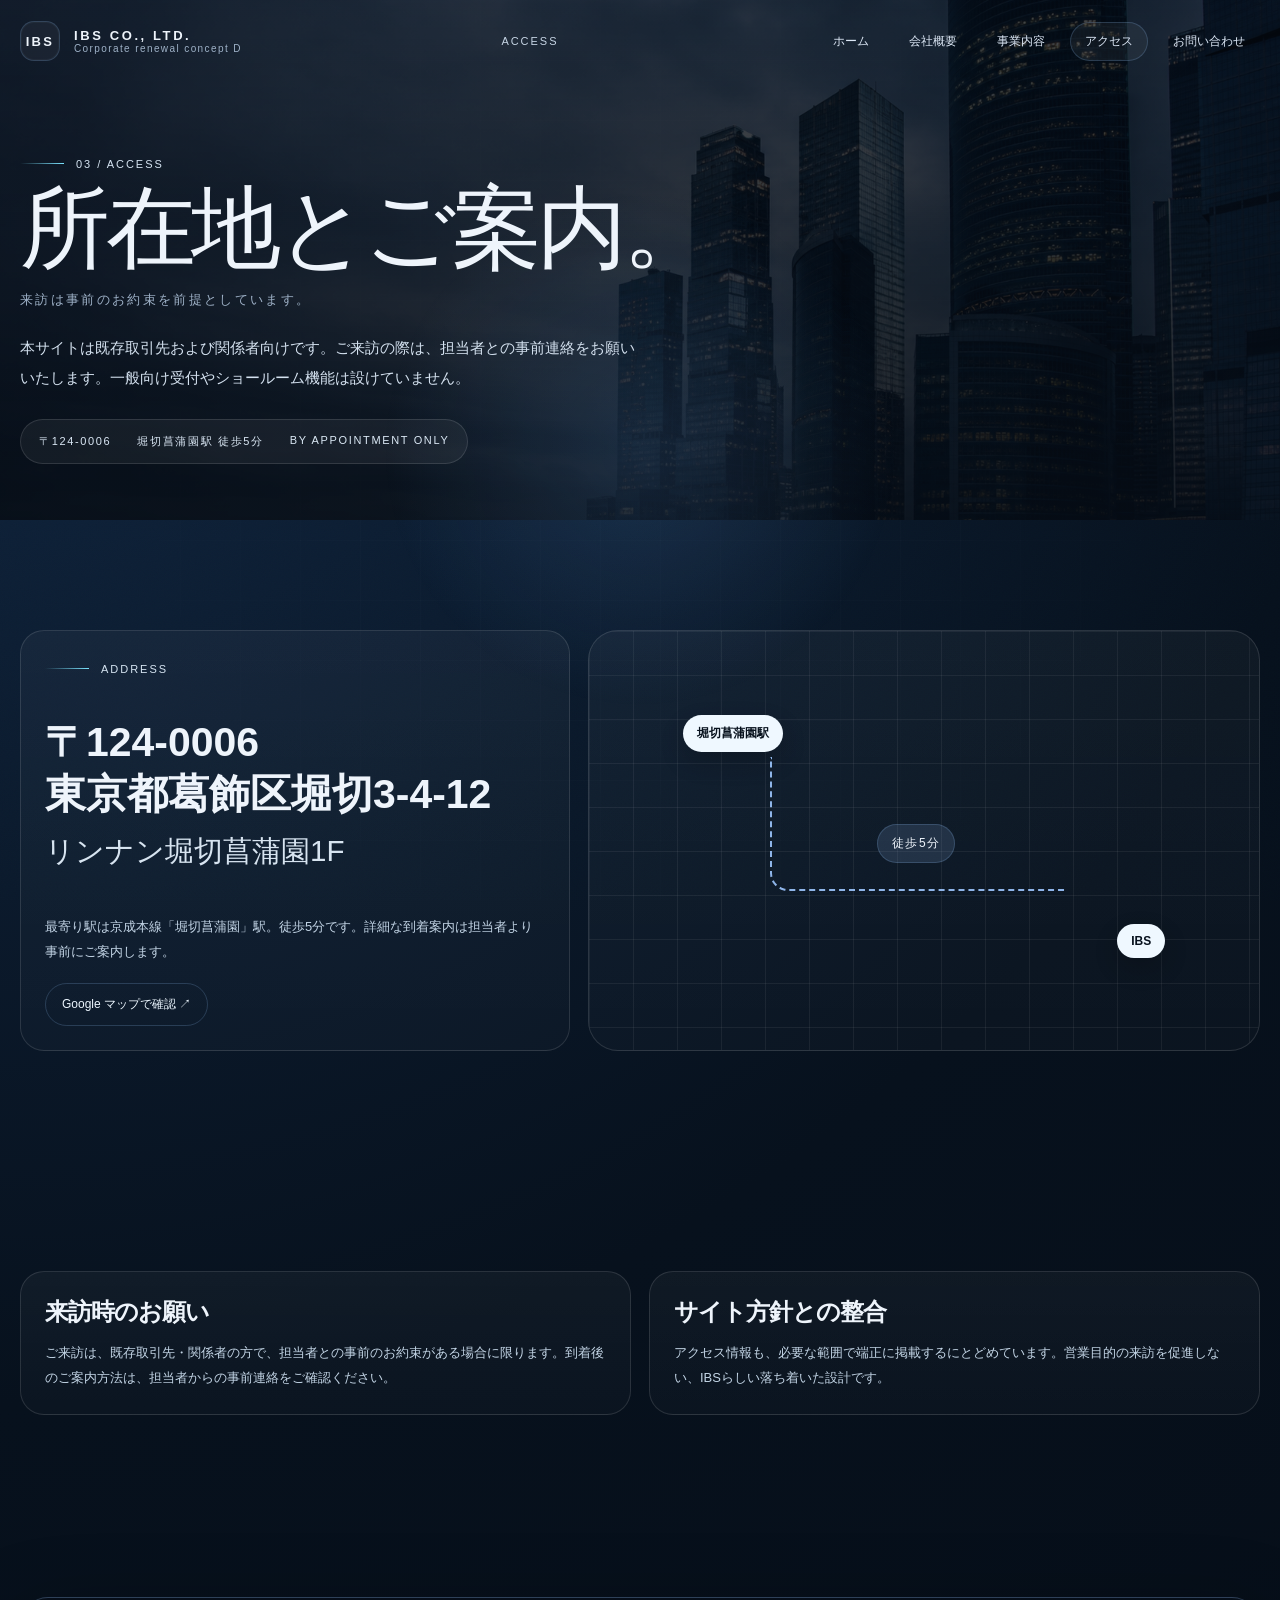
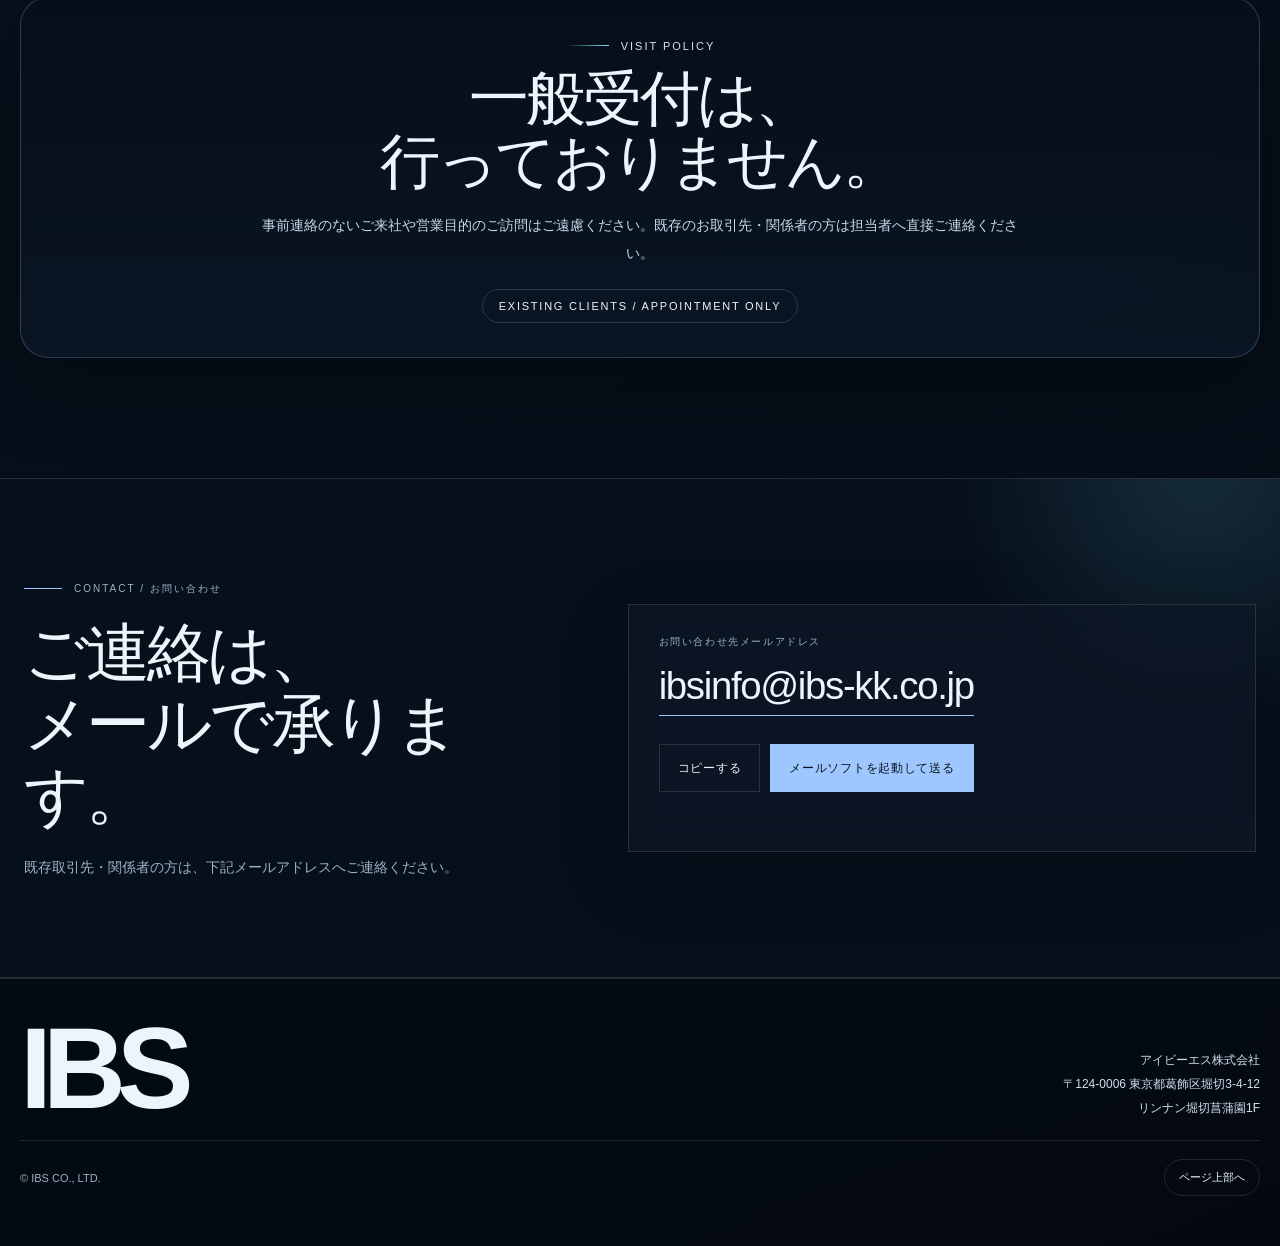
==== access.html @ 62ffff71 "Add site" ====
<!doctype html>
<html lang="ja"><head><meta name="robots" content="noindex,nofollow"><meta charset="utf-8"><meta name="viewport" content="width=device-width,initial-scale=1"><meta name="description" content="アイビーエス株式会社のアクセスページ。"><meta name="theme-color" content="#07111d"><title>アクセス｜案D｜アイビーエス株式会社</title><link rel="stylesheet" href="styles.css"><link rel="stylesheet" href="menu.css"><script src="menu.js" defer></script></head>
<body><div class="progress"></div><div class="spotlight"></div><div class="noise"></div><div class="grid-overlay"></div>
<header><div class="wrap head"><a class="brand" href="index.html"><span class="brand-mark"><b>IBS</b></span><span class="brand-text"><strong>IBS Co., Ltd.</strong><span>Corporate renewal concept D</span></span></a><div class="head-note">Access</div><nav class="nav"><a href="index.html">ホーム</a><a href="aboutus.html">会社概要</a><a href="description.html">事業内容</a><a class="active" href="access.html">アクセス</a><a href="#contact">お問い合わせ</a></nav><button class="hamburger" type="button" aria-label="メニューを開く" aria-expanded="false" aria-controls="mobile-menu"><span></span><span></span><span></span></button></div></header><div class="mobile-menu" id="mobile-menu" aria-hidden="true"><nav aria-label="モバイルナビゲーション"><a href="index.html">ホーム</a><a href="aboutus.html">会社概要</a><a href="description.html">事業内容</a><a href="access.html">アクセス</a><a href="#contact">お問い合わせ</a></nav><small>IBS CO., LTD. / Metropolitan Silence</small></div>
<main>
  <section class="page-hero"><div class="hero-back"><img src="assets/hero-skyline.png" alt="高層ビル群の夜景"></div><div class="wrap"><div class="page-copy reveal"><div class="eyebrow">03 / Access</div><h1>所在地とご案内。<small>来訪は事前のお約束を前提としています。</small></h1><p class="page-lead">本サイトは既存取引先および関係者向けです。ご来訪の際は、担当者との事前連絡をお願いいたします。一般向け受付やショールーム機能は設けていません。</p><div class="page-card"><span>〒124-0006</span><span>堀切菖蒲園駅 徒歩5分</span><span>By appointment only</span></div></div></div></section>
  <section class="section"><div class="wrap access-grid"><article class="route-card address-card reveal"><div class="eyebrow">Address</div><h3>〒124-0006<br>東京都葛飾区堀切3-4-12<br><span>リンナン堀切菖蒲園1F</span></h3><p>最寄り駅は京成本線「堀切菖蒲園」駅。徒歩5分です。詳細な到着案内は担当者より事前にご案内します。</p><a class="map-link" href="https://www.google.com/maps/search/?api=1&query=%E6%9D%B1%E4%BA%AC%E9%83%BD%E8%91%9B%E9%A3%BE%E5%8C%BA%E5%A0%80%E5%88%873-4-12" target="_blank" rel="noopener">Google マップで確認 ↗</a></article><div class="map-art reveal"><div class="map-grid"></div><div class="map-node station">堀切菖蒲園駅</div><div class="map-node office">IBS</div><div class="route-line"></div><div class="map-time">徒歩5分</div></div></div></section>
  <section class="section"><div class="wrap detail-grid"><article class="detail-card reveal"><h3>来訪時のお願い</h3><p>ご来訪は、既存取引先・関係者の方で、担当者との事前のお約束がある場合に限ります。到着後のご案内方法は、担当者からの事前連絡をご確認ください。</p></article><article class="detail-card reveal"><h3>サイト方針との整合</h3><p>アクセス情報も、必要な範囲で端正に掲載するにとどめています。営業目的の来訪を促進しない、IBSらしい落ち着いた設計です。</p></article></div></section>
  <section class="notice"><div class="wrap"><div class="notice-box reveal"><div class="eyebrow" style="justify-content:center">Visit policy</div><h2>一般受付は、<br>行っておりません。</h2><p>事前連絡のないご来社や営業目的のご訪問はご遠慮ください。既存のお取引先・関係者の方は担当者へ直接ご連絡ください。</p><div class="notice-chip">Existing clients / appointment only</div></div></div></section>
</main>

<section class="ibs-contact" id="contact" aria-labelledby="ibs-contact-title">
  <div class="ibs-contact__wrap">
    <div class="ibs-contact__intro">
      <span class="ibs-contact__eyebrow">CONTACT / お問い合わせ</span>
      <h2 id="ibs-contact-title">ご連絡は、<br>メールで承ります。</h2>
      <p>既存取引先・関係者の方は、下記メールアドレスへご連絡ください。</p>
    </div>
    <div class="ibs-contact__card">
      <span class="ibs-contact__label">お問い合わせ先メールアドレス</span>
      <a class="ibs-contact__email" href="mailto:ibsinfo@ibs-kk.co.jp?subject=%E3%81%8A%E5%95%8F%E3%81%84%E5%90%88%E3%82%8F%E3%81%9B">ibsinfo@ibs-kk.co.jp</a>
      <div class="ibs-contact__actions">
        <button class="ibs-contact__button ibs-contact__button--copy" type="button" data-copy-email="ibsinfo@ibs-kk.co.jp">コピーする</button>
        <a class="ibs-contact__button ibs-contact__button--mail" href="mailto:ibsinfo@ibs-kk.co.jp?subject=%E3%81%8A%E5%95%8F%E3%81%84%E5%90%88%E3%82%8F%E3%81%9B">メールソフトを起動して送る</a>
      </div>
      <p class="ibs-contact__status" aria-live="polite"></p>
    </div>
  </div>
</section>
<footer><div class="wrap"><div class="foot"><div class="foot-logo">IBS</div><div class="foot-info">アイビーエス株式会社<br>〒124-0006 東京都葛飾区堀切3-4-12<br>リンナン堀切菖蒲園1F</div></div><div class="foot-bottom"><span>© IBS CO., LTD.</span><button class="top-btn" type="button">ページ上部へ</button></div></div></footer>
<script src="site.js"></script><script src="contact.js"></script>
</body></html>
---- styles.css ----
:root{
  --bg:#07111d;
  --bg2:#0b1524;
  --panel:rgba(14,24,38,.62);
  --panel-strong:rgba(8,16,28,.84);
  --text:#eef4fb;
  --muted:#9eb1c7;
  --line:rgba(255,255,255,.12);
  --line2:rgba(126,170,220,.24);
  --accent:#9ec7ff;
  --accent2:#7be4ff;
  --shadow:0 24px 80px rgba(0,0,0,.35);
  --radius:28px;
  --max:1280px;
}
*{box-sizing:border-box}
html{scroll-behavior:smooth}
body{margin:0;background:radial-gradient(circle at top left,#122946 0%,var(--bg) 45%,#050b14 100%);color:var(--text);font-family:Arial,"Hiragino Sans","Noto Sans JP",sans-serif;overflow-x:hidden}
a{color:inherit;text-decoration:none}
img{display:block;max-width:100%}
button,input,textarea{font:inherit}
::selection{background:rgba(123,228,255,.28)}
.wrap{width:min(var(--max),calc(100% - 40px));margin:auto}
.progress{position:fixed;top:0;left:0;height:3px;background:linear-gradient(90deg,var(--accent2),var(--accent));width:0;z-index:1000;box-shadow:0 0 22px rgba(123,228,255,.45)}
.spotlight{position:fixed;inset:0;pointer-events:none;z-index:2;background:radial-gradient(430px circle at var(--sx,50%) var(--sy,50%), rgba(115,180,255,.14), transparent 60%)}
.noise{position:fixed;inset:0;pointer-events:none;opacity:.08;mix-blend-mode:soft-light;background-image:url("data:image/svg+xml,%3Csvg xmlns='http://www.w3.org/2000/svg' width='180' height='180' viewBox='0 0 180 180'%3E%3Cfilter id='n'%3E%3CfeTurbulence type='fractalNoise' baseFrequency='.85' numOctaves='2' stitchTiles='stitch'/%3E%3C/filter%3E%3Crect width='100%25' height='100%25' filter='url(%23n)' opacity='.7'/%3E%3C/svg%3E")}
.grid-overlay{position:fixed;inset:0;pointer-events:none;z-index:1;background-image:linear-gradient(rgba(255,255,255,.035) 1px, transparent 1px),linear-gradient(90deg, rgba(255,255,255,.035) 1px, transparent 1px);background-size:60px 60px;mask-image:radial-gradient(circle at center, black 35%, transparent 90%);opacity:.42}
header{position:fixed;top:0;left:0;right:0;z-index:500;transition:transform .45s ease, background .35s ease,border-color .35s ease}
header.hidden{transform:translateY(-110%)}
header.scrolled{background:rgba(4,10,18,.55);backdrop-filter:blur(16px);border-bottom:1px solid var(--line)}
.head{display:grid;grid-template-columns:auto 1fr auto;gap:30px;align-items:center;min-height:82px}
.brand{display:flex;align-items:center;gap:14px}
.brand-mark{width:40px;height:40px;border:1px solid var(--line2);display:grid;place-items:center;border-radius:14px;background:rgba(255,255,255,.04);box-shadow:inset 0 0 0 1px rgba(255,255,255,.03)}
.brand-mark b{font-size:13px;letter-spacing:.18em}
.brand-text strong{display:block;font-size:13px;letter-spacing:.2em;text-transform:uppercase}
.brand-text span{display:block;font-size:10px;color:var(--muted);letter-spacing:.14em}
.head-note{justify-self:center;font-size:11px;letter-spacing:.18em;text-transform:uppercase;color:#c7d5e5}
.nav{display:flex;gap:10px;align-items:center;flex-wrap:wrap;justify-content:flex-end}
.nav a{font-size:12px;padding:10px 14px;border:1px solid transparent;border-radius:999px;color:#dce7f5;transition:.3s ease}
.nav a:hover,.nav a.active{border-color:var(--line2);background:rgba(255,255,255,.05)}
.hero{position:relative;min-height:100svh;display:flex;align-items:flex-end;padding:120px 0 48px;overflow:hidden}
.hero-bg{position:absolute;inset:0;overflow:hidden}
.hero-bg img{width:100%;height:100%;object-fit:cover;object-position:60% 50%;transform:scale(1.06) translate3d(var(--mx,0px),var(--my,0px),0);filter:saturate(1.08) contrast(1.08) brightness(1)}
.hero-bg::after{content:"";position:absolute;inset:0;background:linear-gradient(180deg, rgba(7,17,29,0) 0%, rgba(7,17,29,.12) 44%, rgba(7,17,29,.74) 100%),linear-gradient(90deg, rgba(6,14,24,.64) 0%, rgba(6,14,24,.06) 52%, rgba(6,14,24,.22) 100%)}
.hero-grid{position:relative;z-index:3;display:grid;grid-template-columns:1.1fr .9fr;gap:28px;align-items:end}
.eyebrow{display:inline-flex;align-items:center;gap:12px;font-size:11px;letter-spacing:.18em;text-transform:uppercase;color:#d6e4f2}
.eyebrow::before{content:"";width:44px;height:1px;background:linear-gradient(90deg,transparent,var(--accent2))}
.hero-copy h1,.page-copy h1{font-family:"Yu Mincho","Hiragino Mincho ProN","Noto Serif JP",serif;font-weight:400;letter-spacing:-.05em;line-height:.92;margin:18px 0 22px;font-size:clamp(48px,7vw,106px)}
.hero-copy h1 small,.page-copy h1 small{display:block;font-family:Arial,"Hiragino Sans","Noto Sans JP",sans-serif;font-size:13px;letter-spacing:.18em;text-transform:uppercase;line-height:1.8;color:var(--muted);margin-top:18px}
.hero-lead,.page-lead{max-width:620px;font-size:15px;line-height:2;color:#d4e1ef;margin:0}
.hero-panel{position:relative;background:linear-gradient(180deg,rgba(17,29,45,.64),rgba(8,16,28,.78));border:1px solid rgba(174,213,255,.18);border-radius:var(--radius);padding:26px;box-shadow:var(--shadow);backdrop-filter:blur(14px)}
.panel-top{display:flex;justify-content:space-between;gap:16px;align-items:flex-start;border-bottom:1px solid var(--line);padding-bottom:16px;margin-bottom:18px}
.panel-kicker{font-size:10px;letter-spacing:.18em;text-transform:uppercase;color:#e3edf7}
.panel-status{font-size:10px;color:var(--muted);letter-spacing:.16em;text-transform:uppercase}
.meta-grid{display:grid;grid-template-columns:repeat(2,1fr);gap:14px}
.meta-card{padding:16px;border:1px solid var(--line);border-radius:20px;background:rgba(255,255,255,.03)}
.meta-card small{display:block;font-size:10px;letter-spacing:.16em;text-transform:uppercase;color:var(--muted);margin-bottom:8px}
.meta-card strong{display:block;font-size:22px;letter-spacing:-.04em;font-weight:700;margin-bottom:8px}
.meta-card p{margin:0;font-size:12px;line-height:1.8;color:#d5e3f1}
.hero-bottom{display:flex;justify-content:space-between;align-items:flex-end;gap:20px;margin-top:26px}
.scroll-hint{font-size:11px;letter-spacing:.16em;text-transform:uppercase;color:#cfe2f5}
.scroll-dot{width:9px;height:9px;border-radius:50%;background:var(--accent2);display:inline-block;margin-right:10px;animation:pulse 1.8s infinite}
@keyframes pulse{50%{transform:scale(.6);opacity:.45}}
.statline{font-size:12px;color:#d6e3f0;display:flex;gap:18px;flex-wrap:wrap}
.section{position:relative;z-index:3;padding:110px 0}
.section-head{display:grid;grid-template-columns:.7fr 1.3fr;gap:28px;align-items:end;margin-bottom:42px}
.section-tag{font-size:11px;letter-spacing:.18em;text-transform:uppercase;color:#b2c7de}
.section-title{font-family:"Yu Mincho","Hiragino Mincho ProN","Noto Serif JP",serif;font-size:clamp(34px,5vw,68px);font-weight:400;letter-spacing:-.05em;line-height:1.08;margin:0}
.section-desc{font-size:15px;line-height:2;color:#c7d7e8;max-width:700px}
.glass-band{padding:24px;border:1px solid var(--line);border-radius:30px;background:rgba(255,255,255,.03);backdrop-filter:blur(12px);box-shadow:var(--shadow)}
.value-grid,.scope-grid,.detail-grid,.access-grid{display:grid;gap:18px}
.value-grid{grid-template-columns:repeat(3,1fr)}
.value-card,.scope-card,.detail-card,.route-card{padding:24px;border-radius:24px;border:1px solid var(--line);background:linear-gradient(180deg,rgba(255,255,255,.04),rgba(255,255,255,.02));transition:transform .35s ease,border-color .35s ease,background .35s ease}
.value-card:hover,.scope-card:hover,.detail-card:hover,.route-card:hover{transform:translateY(-5px);border-color:rgba(158,199,255,.35);background:linear-gradient(180deg,rgba(255,255,255,.06),rgba(255,255,255,.03))}
.value-card b,.scope-no{display:inline-flex;align-items:center;justify-content:center;width:34px;height:34px;border-radius:999px;border:1px solid var(--line2);font-size:11px;letter-spacing:.14em;margin-bottom:18px;color:#e8f4ff}
.value-card h3,.scope-card h3,.detail-card h3{margin:0 0 12px;font-size:24px;letter-spacing:-.04em}
.value-card p,.scope-card p,.detail-card p,.route-card p{margin:0;color:#c3d5e6;font-size:13px;line-height:1.95}
.scope-grid{grid-template-columns:repeat(2,1fr)}
.scope-head{display:flex;justify-content:space-between;gap:20px;align-items:flex-start;margin-bottom:16px}
.scope-label{font-size:10px;color:var(--muted);letter-spacing:.16em;text-transform:uppercase}
.quote-box{display:grid;grid-template-columns:1.1fr .9fr;gap:18px;align-items:stretch}
.quote-main{padding:36px;min-height:340px;border-radius:30px;background:linear-gradient(135deg,rgba(8,19,32,.8),rgba(17,38,62,.74));border:1px solid rgba(164,209,255,.16);position:relative;overflow:hidden}
.quote-main::after{content:"";position:absolute;width:380px;height:380px;border-radius:50%;border:1px solid rgba(123,228,255,.16);top:-100px;right:-80px}
.quote-main h3{margin:18px 0 16px;font-family:"Yu Mincho","Hiragino Mincho ProN","Noto Serif JP",serif;font-size:clamp(30px,4vw,56px);font-weight:400;letter-spacing:-.05em;line-height:1.08}
.quote-main p{margin:0;max-width:560px;font-size:14px;line-height:2;color:#d4e2ef}
.quote-side{display:grid;gap:18px}
.note-card{padding:26px;border:1px solid var(--line);border-radius:24px;background:rgba(255,255,255,.03)}
.note-card strong{display:block;font-size:12px;letter-spacing:.18em;text-transform:uppercase;color:#d9e9f7;margin-bottom:14px}
.note-card p,.note-card li{font-size:13px;line-height:1.9;color:#cad7e5}
.note-card ul{margin:0;padding-left:18px}
.company-list{display:grid;gap:0;border-top:1px solid var(--line)}
.company-row{display:grid;grid-template-columns:180px 1fr;gap:18px;padding:18px 0;border-bottom:1px solid var(--line)}
.company-row dt{font-size:11px;letter-spacing:.16em;text-transform:uppercase;color:#a9bfd6}
.company-row dd{margin:0;font-size:15px;line-height:1.9;color:#e9f2fb}
.notice{padding:72px 0 120px}
.notice-box{padding:34px;border-radius:28px;border:1px solid rgba(158,199,255,.24);background:linear-gradient(180deg,rgba(6,14,25,.84),rgba(12,23,38,.84));box-shadow:var(--shadow);text-align:center}
.notice-box h2{font-family:"Yu Mincho","Hiragino Mincho ProN","Noto Serif JP",serif;font-weight:400;font-size:clamp(34px,5vw,60px);letter-spacing:-.05em;line-height:1.06;margin:16px 0}
.notice-box p{max-width:760px;margin:0 auto;font-size:14px;line-height:2;color:#cad7e5}
.notice-chip{display:inline-flex;align-items:center;gap:10px;margin-top:22px;padding:10px 16px;border-radius:999px;border:1px solid var(--line2);font-size:11px;letter-spacing:.16em;text-transform:uppercase}
.page-hero{position:relative;padding:150px 0 56px;overflow:hidden}
.page-hero::before{content:"";position:absolute;inset:0;background:linear-gradient(180deg,rgba(6,14,24,.48),rgba(6,14,24,.82));z-index:1}
.page-hero .hero-back{position:absolute;inset:0;z-index:0}
.page-hero .hero-back img{width:100%;height:100%;object-fit:cover;filter:brightness(.5) saturate(.95)}
.page-hero .wrap{position:relative;z-index:2}
.page-copy{max-width:760px}
.page-card{margin-top:26px;display:inline-flex;gap:26px;flex-wrap:wrap;padding:14px 18px;border-radius:999px;border:1px solid var(--line);background:rgba(255,255,255,.05)}
.page-card span{font-size:11px;letter-spacing:.15em;text-transform:uppercase;color:#dbe8f5}
.detail-grid{grid-template-columns:repeat(2,1fr)}
.access-grid{grid-template-columns:.9fr 1.1fr;align-items:stretch}
.address-card h3{font-size:clamp(28px,3.2vw,42px);line-height:1.28}
.address-card h3 span{font-size:.72em;color:#d7e4f0;font-weight:400}
.map-link{display:inline-flex;gap:10px;align-items:center;margin-top:18px;padding:12px 16px;border-radius:999px;border:1px solid var(--line2);font-size:12px;color:#edf7ff}
.map-art{position:relative;border-radius:30px;border:1px solid var(--line);background:linear-gradient(180deg,rgba(255,255,255,.04),rgba(255,255,255,.02));min-height:380px;overflow:hidden}
.map-grid{position:absolute;inset:0;background-image:linear-gradient(rgba(255,255,255,.06) 1px,transparent 1px),linear-gradient(90deg,rgba(255,255,255,.06) 1px,transparent 1px);background-size:44px 44px}
.map-node{position:absolute;display:grid;place-items:center;padding:10px 14px;border-radius:999px;background:#eff8ff;color:#07111d;font-size:12px;font-weight:700;box-shadow:0 10px 25px rgba(0,0,0,.2)}
.map-node.station{left:14%;top:20%}
.map-node.office{right:14%;bottom:22%}
.route-line{position:absolute;left:27%;top:30%;width:44%;height:32%;border-left:2px dashed rgba(158,199,255,.9);border-bottom:2px dashed rgba(158,199,255,.9);border-radius:0 0 0 18px}
.map-time{position:absolute;left:43%;top:46%;padding:10px 14px;border-radius:999px;background:rgba(158,199,255,.14);border:1px solid var(--line2);font-size:12px;letter-spacing:.12em}
footer{padding:38px 0 50px;border-top:1px solid var(--line);background:rgba(3,8,14,.45)}
.foot{display:grid;grid-template-columns:1fr auto;gap:30px;align-items:end}
.foot-logo{font-size:clamp(58px,9vw,120px);line-height:.9;letter-spacing:-.08em;font-weight:800}
.foot-info{font-size:12px;line-height:2;color:#d2dfed;text-align:right}
.foot-bottom{margin-top:20px;padding-top:18px;border-top:1px solid var(--line);display:flex;justify-content:space-between;gap:20px;align-items:center;font-size:11px;color:var(--muted)}
.top-btn{border:1px solid var(--line);background:transparent;color:#edf6ff;padding:10px 14px;border-radius:999px;cursor:pointer}
.reveal{opacity:0;transform:translateY(28px);transition:opacity .8s ease,transform .8s ease}
.reveal.is-visible{opacity:1;transform:none}
@media (max-width: 980px){
  .head{grid-template-columns:auto 1fr;gap:16px}.head-note{display:none}.nav{grid-column:1/-1;justify-content:flex-start}
  .hero{padding-top:138px}.hero-grid,.section-head,.quote-box,.access-grid,.detail-grid,.value-grid,.scope-grid,.foot{grid-template-columns:1fr}
  .hero-panel{max-width:720px}.company-row{grid-template-columns:1fr}.foot-info{text-align:left}.page-hero{padding-top:138px}
}
@media (max-width: 640px){
  .wrap{width:calc(100% - 28px)}
  .nav{gap:8px}.nav a{padding:8px 11px;font-size:11px}
  .hero-copy h1,.page-copy h1{font-size:clamp(42px,13vw,72px)}
  .section{padding:84px 0}.meta-grid{grid-template-columns:1fr}.hero-bottom{display:block}.statline{margin-top:16px}
  .section-title{font-size:clamp(32px,11vw,54px)}.notice-box{padding:26px 18px}.quote-main{padding:28px 22px;min-height:auto}
}

:root{--contact-bg:#06101b;--contact-panel:rgba(14,24,38,.66);--contact-text:#eef4fb;--contact-muted:#9eb1c7;--contact-line:rgba(255,255,255,.13);--contact-accent:#9ec7ff;--contact-accent-text:#07111d;--contact-glow:rgba(123,228,255,.13)}

/* IBS contact block */
.ibs-contact{position:relative;z-index:5;padding:96px 0;border-top:1px solid var(--contact-line);border-bottom:1px solid var(--contact-line);background:var(--contact-bg);color:var(--contact-text);overflow:hidden}
.ibs-contact::before{content:"";position:absolute;width:520px;height:520px;border-radius:50%;right:-180px;top:-270px;background:radial-gradient(circle,var(--contact-glow),transparent 67%);pointer-events:none}
.ibs-contact__wrap{position:relative;width:min(1280px,calc(100% - 48px));margin:auto;display:grid;grid-template-columns:.9fr 1.1fr;gap:7vw;align-items:center}
.ibs-contact__eyebrow{display:inline-flex;align-items:center;gap:12px;font-size:10px;letter-spacing:.2em;text-transform:uppercase;color:var(--contact-muted)}
.ibs-contact__eyebrow::before{content:"";width:38px;height:1px;background:var(--contact-accent)}
.ibs-contact__intro h2{margin:22px 0 20px;font-family:"Yu Mincho","Hiragino Mincho ProN","Noto Serif JP",serif;font-size:clamp(38px,5vw,70px);font-weight:400;line-height:1.12;letter-spacing:-.055em}
.ibs-contact__intro p{max-width:560px;margin:0;color:var(--contact-muted);font-size:14px;line-height:2}
.ibs-contact__card{position:relative;padding:30px;border:1px solid var(--contact-line);background:var(--contact-panel);backdrop-filter:blur(16px);box-shadow:0 24px 70px rgba(0,0,0,.18)}
.ibs-contact__label{display:block;margin-bottom:13px;color:var(--contact-muted);font-size:10px;letter-spacing:.16em}
.ibs-contact__email{display:inline-block;max-width:100%;font-size:clamp(22px,3vw,42px);line-height:1.25;letter-spacing:-.035em;overflow-wrap:anywhere;border-bottom:1px solid var(--contact-accent);padding-bottom:5px}
.ibs-contact__actions{display:flex;flex-wrap:wrap;gap:10px;margin-top:28px}
.ibs-contact__button{min-height:48px;display:inline-flex;align-items:center;justify-content:center;padding:12px 18px;border:1px solid var(--contact-line);background:transparent;color:var(--contact-text);font-size:12px;letter-spacing:.06em;cursor:pointer;transition:transform .3s ease,background .3s ease,color .3s ease,border-color .3s ease}
.ibs-contact__button:hover{transform:translateY(-2px);border-color:var(--contact-accent)}
.ibs-contact__button--mail{background:var(--contact-accent);border-color:var(--contact-accent);color:var(--contact-accent-text)}
.ibs-contact__status{height:1.5em;margin:12px 0 0;color:var(--contact-accent);font-size:11px;letter-spacing:.08em}
@media(max-width:820px){.ibs-contact{padding:74px 0}.ibs-contact__wrap{width:calc(100% - 32px);grid-template-columns:1fr;gap:40px}.ibs-contact__card{padding:24px 20px}.ibs-contact__actions{display:grid}.ibs-contact__button{width:100%}}

/* ===== ヒーロー背景: スマホでは高層ビル群が中央に来るよう調整 ===== */
@media (max-width: 640px) {
  /* スマホではヒーローが縦に約1370pxまで伸びるため、cover により画像が
     2400px超まで拡大され横幅の16%しか映らなくなる（ビルに寄りすぎる）。
     背景を画面高さぶんに留めて拡大率を下げ、ビル群として見えるようにする */
  .hero-bg { height: 100svh; }
  /* 画像は 1672x941。ビル群は右側 46%〜95% に集中しているため、
     切り抜きの中心がビル群の中心に来るよう右寄りを基準にする */
  .hero-bg img { object-position: 66% 50%; }
  /* 画像の下端をページ背景へ滑らかに繋ぐ */
  .hero-bg::after {
    background:
      linear-gradient(180deg, rgba(7,17,29,.06) 0%, rgba(7,17,29,.26) 44%, rgba(7,17,29,.74) 80%, rgba(7,17,29,.98) 100%),
      linear-gradient(90deg, rgba(6,14,24,.26) 0%, rgba(6,14,24,.08) 55%, rgba(6,14,24,.22) 100%);
  }
  /* 写真を暗くする代わりに、文字側に影を付けて可読性を確保する */
  .hero-copy .eyebrow,
  .hero-copy h1,
  .hero-copy h1 small,
  .hero-lead,
  .hero-bottom {
    text-shadow: 0 2px 18px rgba(4,10,18,.92), 0 1px 4px rgba(4,10,18,.8);
  }
}
---- menu.css ----
/* ===== ハンバーガーメニュー / Concept D — Metropolitan Silence ===== */
/* ガラス感のある角丸ボタンとブラー背景で、他要素の質感に合わせています */

.hamburger {
  display: none;
  position: relative;
  z-index: 1300;
  width: 46px;
  height: 46px;
  padding: 0;
  border: 1px solid var(--line2);
  border-radius: 14px;
  background: var(--panel);
  -webkit-backdrop-filter: blur(14px);
  backdrop-filter: blur(14px);
  cursor: pointer;
  margin-left: auto;
  justify-self: end;
  align-items: center;
  justify-content: center;
  transition: border-color .35s ease, background .35s ease;
}

.hamburger:hover { border-color: var(--accent); background: var(--panel-strong); }
.hamburger:focus-visible { outline: 1px solid var(--accent); outline-offset: 3px; }

.hamburger span {
  position: absolute;
  left: 50%;
  width: 18px;
  height: 1.5px;
  border-radius: 2px;
  background: var(--text);
  transform: translateX(-50%);
  transition: transform .4s ease, opacity .2s ease, background .35s ease;
}

.hamburger span:nth-child(1) { top: 16px; }
.hamburger span:nth-child(2) { top: 22px; }
.hamburger span:nth-child(3) { top: 28px; }

.hamburger[aria-expanded="true"] span:nth-child(1) {
  transform: translateX(-50%) translateY(6px) rotate(45deg);
  background: var(--accent2);
}
.hamburger[aria-expanded="true"] span:nth-child(2) { opacity: 0; }
.hamburger[aria-expanded="true"] span:nth-child(3) {
  transform: translateX(-50%) translateY(-6px) rotate(-45deg);
  background: var(--accent2);
}

.mobile-menu {
  position: fixed;
  inset: 0;
  z-index: 1200;
  display: grid;
  align-content: center;
  justify-items: center;
  gap: 24px;
  background: linear-gradient(180deg, rgba(7, 17, 29, .96), rgba(11, 21, 36, .99));
  -webkit-backdrop-filter: blur(24px);
  backdrop-filter: blur(24px);
  transform: translateY(-105%);
  visibility: hidden;
  transition: transform .6s ease, visibility 0s linear .6s;
}

.mobile-menu.is-open {
  transform: none;
  visibility: visible;
  transition: transform .6s ease, visibility 0s;
}

.mobile-menu nav {
  display: grid;
  justify-items: center;
  text-align: center;
  gap: 24px;
}

.mobile-menu a {
  font-size: clamp(28px, 9vw, 46px);
  line-height: 1.1;
  letter-spacing: -.02em;
  color: var(--text);
  transition: color .3s ease;
}

.mobile-menu a:hover { color: var(--accent); }

.mobile-menu small {
  position: absolute;
  left: 24px;
  bottom: 28px;
  font-size: 9px;
  letter-spacing: .2em;
  text-transform: uppercase;
  color: var(--muted);
}

body.menu-open { overflow: hidden; }

@media (max-width: 980px) {
  .nav { display: none; }
  .hamburger { display: flex; }
  /* 開いている間もブランドと閉じるボタンを前面に保つ */
  header { z-index: 1400; }
}

@media (prefers-reduced-motion: reduce) {
  .mobile-menu, .hamburger span { transition-duration: .01ms; }
}
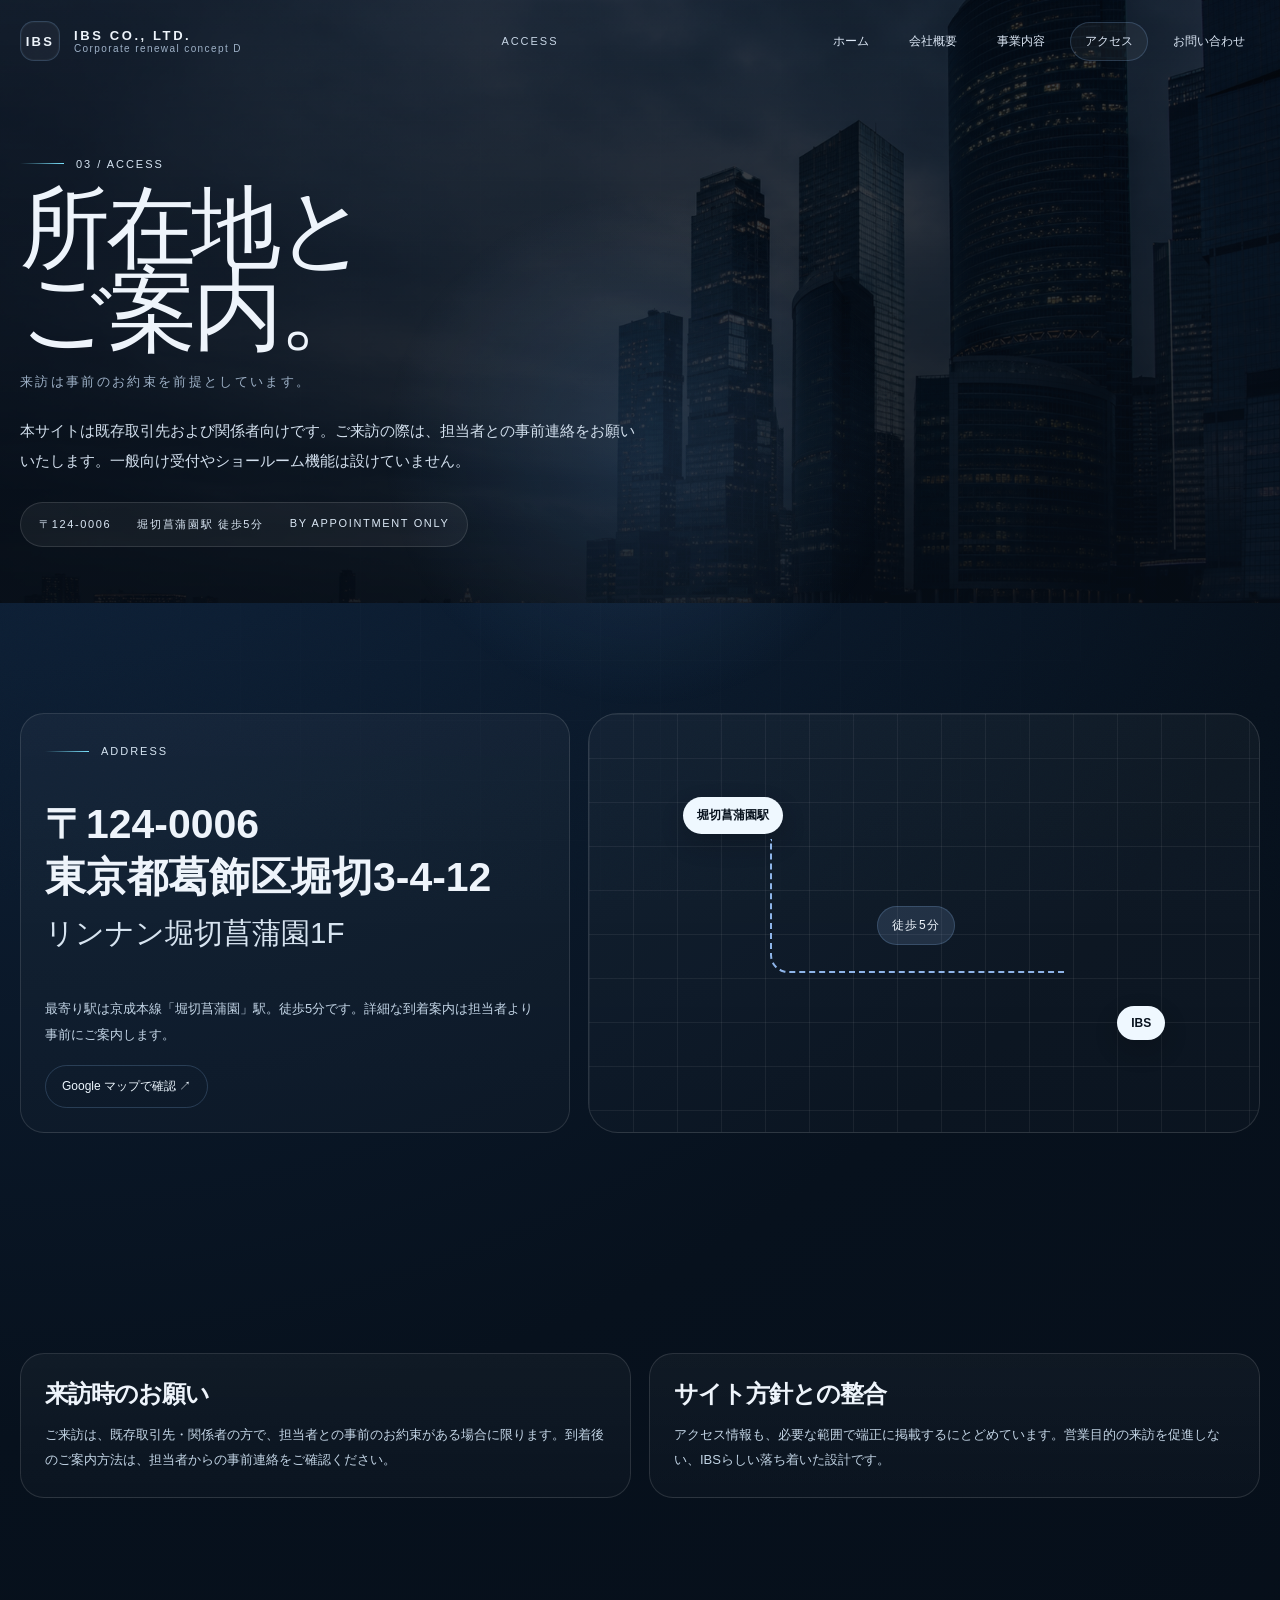
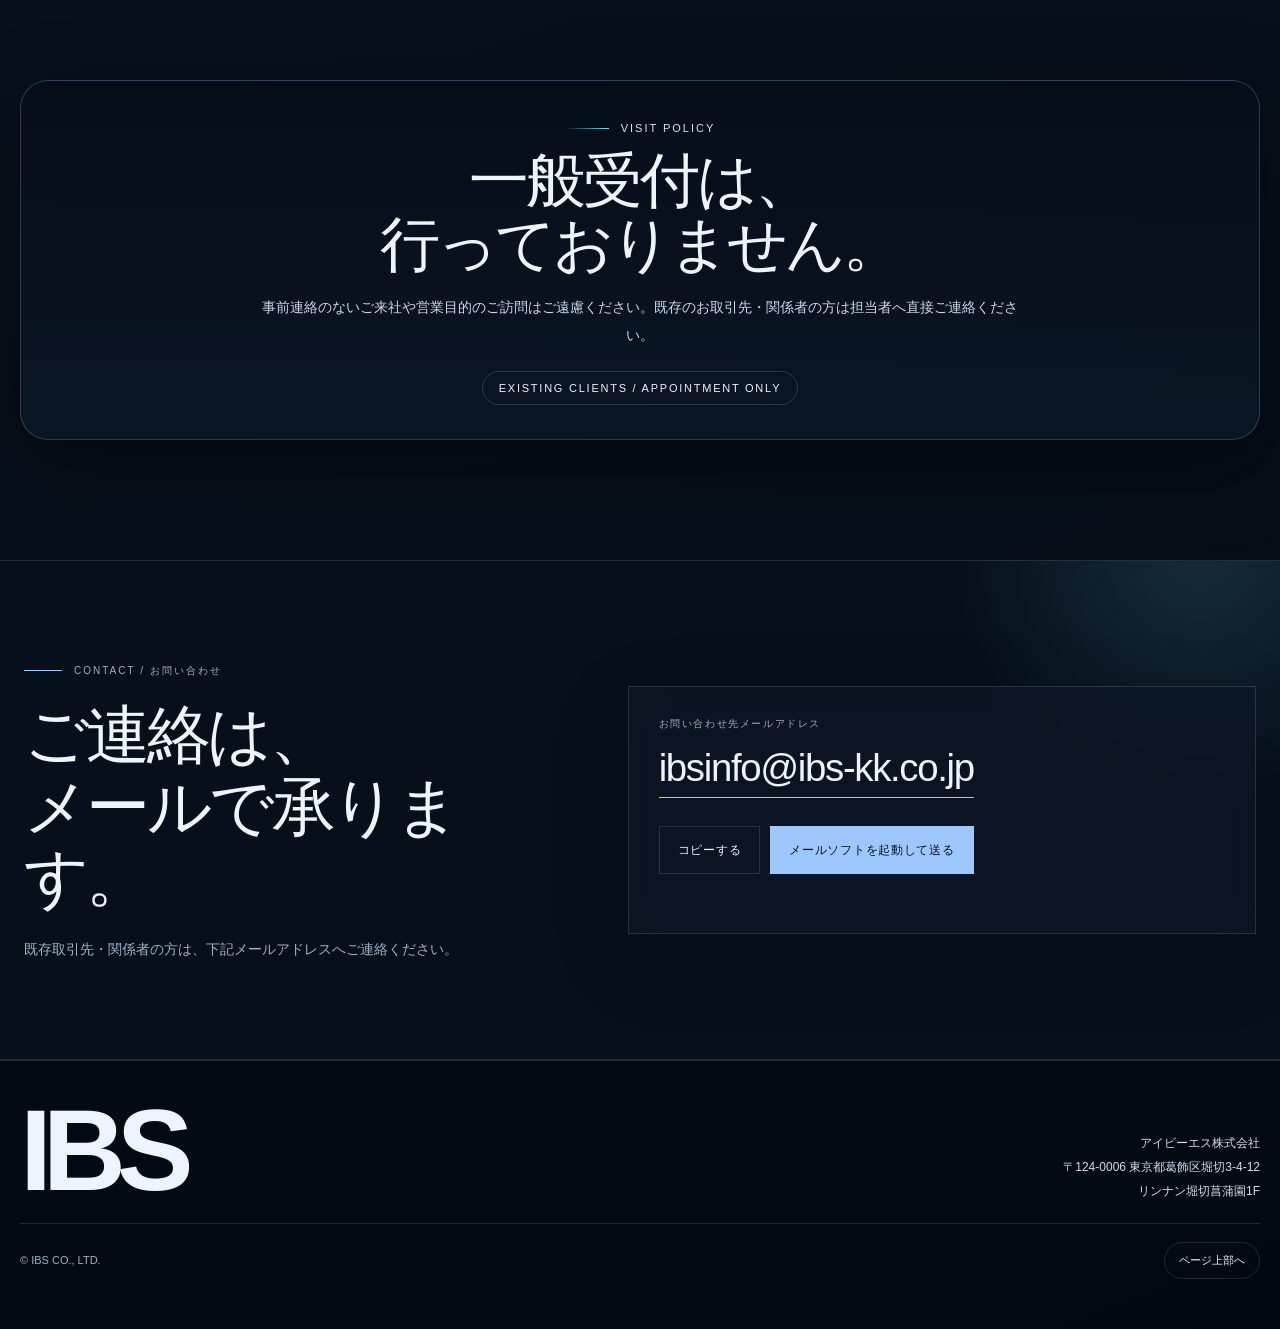
==== commit a73d9a2e: "Add site" ====
--- a/access.html
+++ b/access.html
@@ -3,7 +3,7 @@
 <body><div class="progress"></div><div class="spotlight"></div><div class="noise"></div><div class="grid-overlay"></div>
 <header><div class="wrap head"><a class="brand" href="index.html"><span class="brand-mark"><b>IBS</b></span><span class="brand-text"><strong>IBS Co., Ltd.</strong><span>Corporate renewal concept D</span></span></a><div class="head-note">Access</div><nav class="nav"><a href="index.html">ホーム</a><a href="aboutus.html">会社概要</a><a href="description.html">事業内容</a><a class="active" href="access.html">アクセス</a><a href="#contact">お問い合わせ</a></nav><button class="hamburger" type="button" aria-label="メニューを開く" aria-expanded="false" aria-controls="mobile-menu"><span></span><span></span><span></span></button></div></header><div class="mobile-menu" id="mobile-menu" aria-hidden="true"><nav aria-label="モバイルナビゲーション"><a href="index.html">ホーム</a><a href="aboutus.html">会社概要</a><a href="description.html">事業内容</a><a href="access.html">アクセス</a><a href="#contact">お問い合わせ</a></nav><small>IBS CO., LTD. / Metropolitan Silence</small></div>
 <main>
-  <section class="page-hero"><div class="hero-back"><img src="assets/hero-skyline.png" alt="高層ビル群の夜景"></div><div class="wrap"><div class="page-copy reveal"><div class="eyebrow">03 / Access</div><h1>所在地とご案内。<small>来訪は事前のお約束を前提としています。</small></h1><p class="page-lead">本サイトは既存取引先および関係者向けです。ご来訪の際は、担当者との事前連絡をお願いいたします。一般向け受付やショールーム機能は設けていません。</p><div class="page-card"><span>〒124-0006</span><span>堀切菖蒲園駅 徒歩5分</span><span>By appointment only</span></div></div></div></section>
+  <section class="page-hero"><div class="hero-back"><img src="assets/hero-skyline.png" alt="高層ビル群の夜景"></div><div class="wrap"><div class="page-copy reveal"><div class="eyebrow">03 / Access</div><h1>所在地と<br>ご案内。<small>来訪は事前のお約束を前提としています。</small></h1><p class="page-lead">本サイトは既存取引先および関係者向けです。ご来訪の際は、担当者との事前連絡をお願いいたします。一般向け受付やショールーム機能は設けていません。</p><div class="page-card"><span>〒124-0006</span><span>堀切菖蒲園駅 徒歩5分</span><span>By appointment only</span></div></div></div></section>
   <section class="section"><div class="wrap access-grid"><article class="route-card address-card reveal"><div class="eyebrow">Address</div><h3>〒124-0006<br>東京都葛飾区堀切3-4-12<br><span>リンナン堀切菖蒲園1F</span></h3><p>最寄り駅は京成本線「堀切菖蒲園」駅。徒歩5分です。詳細な到着案内は担当者より事前にご案内します。</p><a class="map-link" href="https://www.google.com/maps/search/?api=1&query=%E6%9D%B1%E4%BA%AC%E9%83%BD%E8%91%9B%E9%A3%BE%E5%8C%BA%E5%A0%80%E5%88%873-4-12" target="_blank" rel="noopener">Google マップで確認 ↗</a></article><div class="map-art reveal"><div class="map-grid"></div><div class="map-node station">堀切菖蒲園駅</div><div class="map-node office">IBS</div><div class="route-line"></div><div class="map-time">徒歩5分</div></div></div></section>
   <section class="section"><div class="wrap detail-grid"><article class="detail-card reveal"><h3>来訪時のお願い</h3><p>ご来訪は、既存取引先・関係者の方で、担当者との事前のお約束がある場合に限ります。到着後のご案内方法は、担当者からの事前連絡をご確認ください。</p></article><article class="detail-card reveal"><h3>サイト方針との整合</h3><p>アクセス情報も、必要な範囲で端正に掲載するにとどめています。営業目的の来訪を促進しない、IBSらしい落ち着いた設計です。</p></article></div></section>
   <section class="notice"><div class="wrap"><div class="notice-box reveal"><div class="eyebrow" style="justify-content:center">Visit policy</div><h2>一般受付は、<br>行っておりません。</h2><p>事前連絡のないご来社や営業目的のご訪問はご遠慮ください。既存のお取引先・関係者の方は担当者へ直接ご連絡ください。</p><div class="notice-chip">Existing clients / appointment only</div></div></div></section>
--- a/styles.css
+++ b/styles.css
@@ -47,6 +47,8 @@
 .eyebrow{display:inline-flex;align-items:center;gap:12px;font-size:11px;letter-spacing:.18em;text-transform:uppercase;color:#d6e4f2}
 .eyebrow::before{content:"";width:44px;height:1px;background:linear-gradient(90deg,transparent,var(--accent2))}
 .hero-copy h1,.page-copy h1{font-family:"Yu Mincho","Hiragino Mincho ProN","Noto Serif JP",serif;font-weight:400;letter-spacing:-.05em;line-height:.92;margin:18px 0 22px;font-size:clamp(48px,7vw,106px)}
+/* ヒーローは左カラム幅が限られるため、<br> のとおり2行で収まるサイズに抑える */
+.hero-copy h1{font-size:clamp(48px,6.5vw,86px)}
 .hero-copy h1 small,.page-copy h1 small{display:block;font-family:Arial,"Hiragino Sans","Noto Sans JP",sans-serif;font-size:13px;letter-spacing:.18em;text-transform:uppercase;line-height:1.8;color:var(--muted);margin-top:18px}
 .hero-lead,.page-lead{max-width:620px;font-size:15px;line-height:2;color:#d4e1ef;margin:0}
 .hero-panel{position:relative;background:linear-gradient(180deg,rgba(17,29,45,.64),rgba(8,16,28,.78));border:1px solid rgba(174,213,255,.18);border-radius:var(--radius);padding:26px;box-shadow:var(--shadow);backdrop-filter:blur(14px)}
@@ -174,6 +176,8 @@
       linear-gradient(180deg, rgba(7,17,29,.06) 0%, rgba(7,17,29,.26) 44%, rgba(7,17,29,.74) 80%, rgba(7,17,29,.98) 100%),
       linear-gradient(90deg, rgba(6,14,24,.26) 0%, rgba(6,14,24,.08) 55%, rgba(6,14,24,.22) 100%);
   }
+  /* スマホでも <br> のとおり2行で収まるサイズに抑える */
+  .hero-copy h1 { font-size: clamp(38px, 11.5vw, 72px); }
   /* 写真を暗くする代わりに、文字側に影を付けて可読性を確保する */
   .hero-copy .eyebrow,
   .hero-copy h1,
